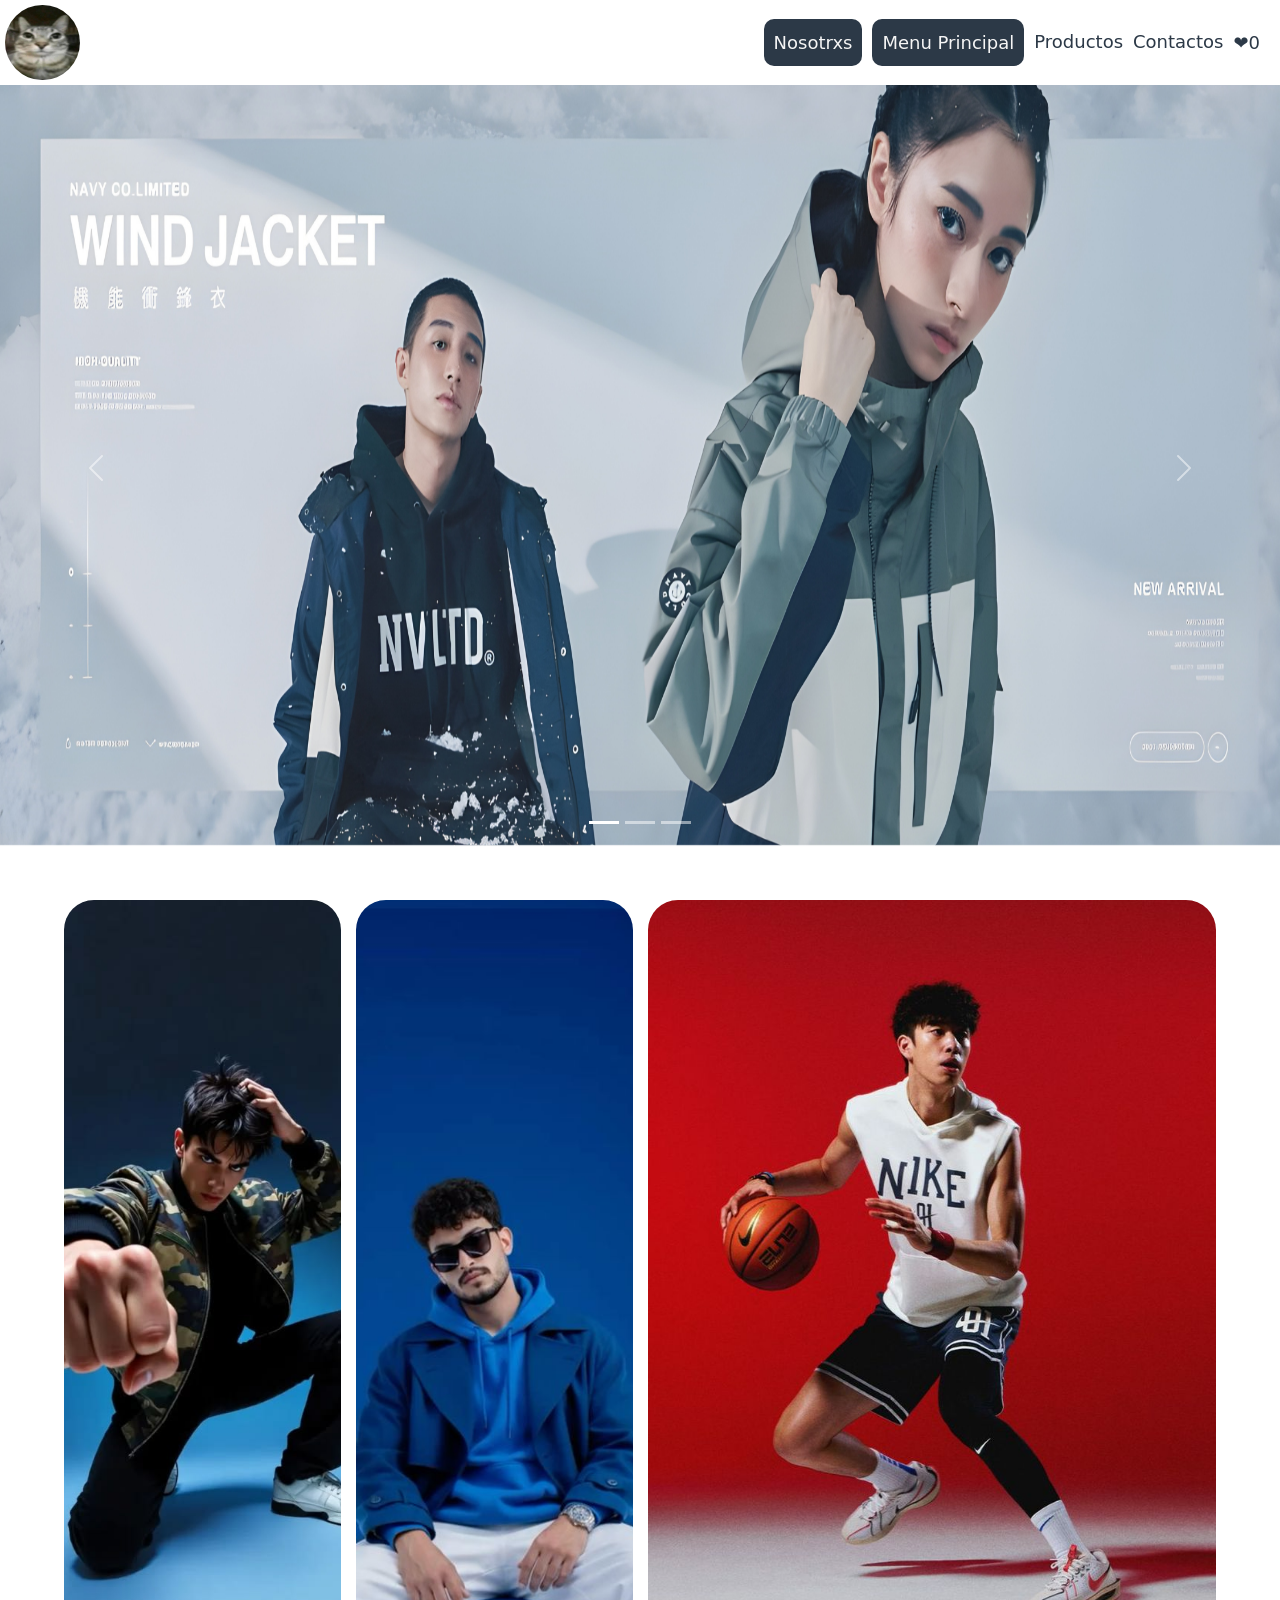
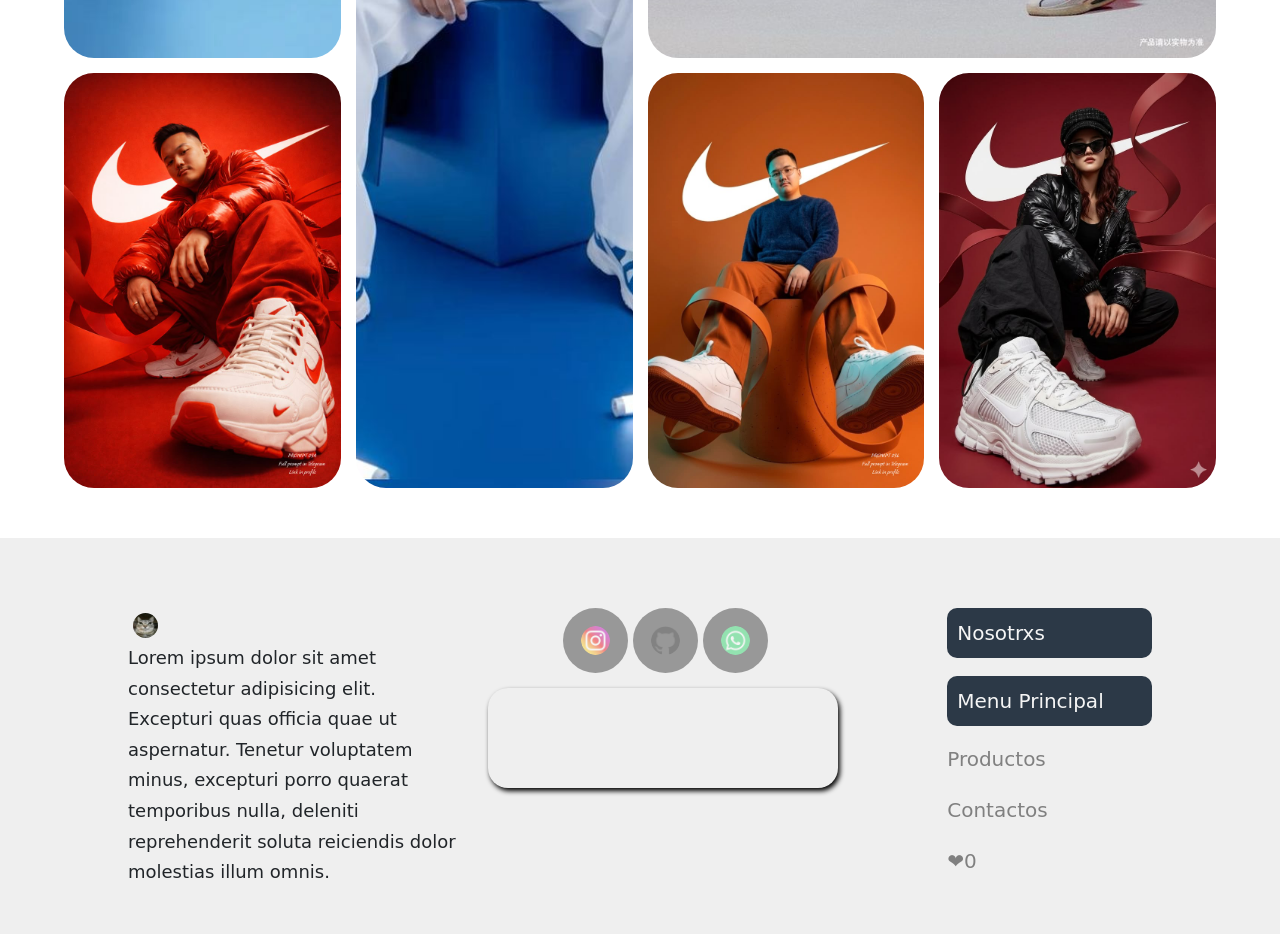
==== pages/Galeria.html @ ad159a69 "ActualizaciónImportante👍" ====
<!DOCTYPE html>
<html lang="en">

<head>
    <meta charset="UTF-8">
    <meta name="viewport" content="width=device-width, initial-scale=1.0">
    <title>Urban S.A</title>
    <!-- Anexamos la Hoja de Estilos -->
    <link rel="stylesheet" href="../css/style.css">
    <link href="https://cdn.jsdelivr.net/npm/bootstrap@5.3.8/dist/css/bootstrap.min.css" rel="stylesheet"
        integrity="sha384-sRIl4kxILFvY47J16cr9ZwB07vP4J8+LH7qKQnuqkuIAvNWLzeN8tE5YBujZqJLB" crossorigin="anonymous">
</head>

<body>

    <!-- header.encabezado>img+nav.menu>a*4 + Enter -->
    <header class="encabezado">
        <a href="../index.html">
            <img src="../src/Gatos/Gato_mirada.jpeg" alt="Logo" title="LogoTipo" style="border-radius: 100%; padding: 5px;">
        </a>
        <nav class="menu">
            <a href="Nosotros.html" class="btncontactos">Nosotrxs</a>
            <a href="../index.html" class="btncontactos">Menu Principal</a>
            <a href="" class="ayestaras">Productos</a>
            <a href="" class="ayestaras">Contactos</a>
            <a href="" class="favorito">❤️<span id="fav">0</span></a>
        </nav>
    </header>

    

    <!-- Carousel de Bootstrap -->
    <div class="intermedio">
        <div id="carouselExampleIndicators" class="carousel slide">
            <div class="carousel-indicators">
                <button type="button" data-bs-target="#carouselExampleIndicators" data-bs-slide-to="0" class="active"
                    aria-current="true" aria-label="Slide 1"></button>
                <button type="button" data-bs-target="#carouselExampleIndicators" data-bs-slide-to="1"
                    aria-label="Slide 2"></button>
                <button type="button" data-bs-target="#carouselExampleIndicators" data-bs-slide-to="2"
                    aria-label="Slide 3"></button>
            </div>
            <div class="carousel-inner">
                <div class="carousel-item active">
                    <img src="../src/Intermedio/b.png" class="d-block w-100" alt="...">
                </div>
                <div class="carousel-item">
                    <img src="../src/Intermedio/b.png" class="d-block w-100" alt="...">
                </div>
                <div class="carousel-item">
                    <img src="../src/Intermedio/c.png" class="d-block w-100" alt="...">
                </div>
            </div>
            <button class="carousel-control-prev" type="button" data-bs-target="#carouselExampleIndicators"
                data-bs-slide="prev">
                <span class="carousel-control-prev-icon" aria-hidden="true"></span>
                <span class="visually-hidden">Previous</span>
            </button>
            <button class="carousel-control-next" type="button" data-bs-target="#carouselExampleIndicators"
                data-bs-slide="next">
                <span class="carousel-control-next-icon" aria-hidden="true"></span>
                <span class="visually-hidden">Next</span>
            </button>
        </div>
    </div>

    <main class="cuerpo">

       <section class="galeria">
            <div class="img1">
                <img src="../src/Galeria/1.jpg" alt="">
            </div>
            <div class="img2">
                <img src="../src/Galeria/2.jpg" alt="">
            </div>
            <div class="img3">
                <img src="../src/Galeria/3.jpg" alt="">
            </div>
            <div class="img4">
                <img src="../src/Galeria/4.jpg" alt="">
            </div>
            <div class="img5">
                <img src="../src/Galeria/5.jpg" alt="">
            </div>
            <div class="img6">
                <img src="../src/Galeria/6.jpg" alt="">
            </div>
       </section>

    </main>

    <footer>
        <div class="info">
            <img src="../src/Gatos/Gato_mirada.jpeg" alt="Logo" title="LogoTipo" style="border-radius: 100%; padding: 5px;">
            <p>Lorem ipsum dolor sit amet consectetur adipisicing elit. Excepturi quas officia quae ut aspernatur.
                Tenetur voluptatem minus, excepturi porro quaerat temporibus nulla, deleniti reprehenderit soluta
                reiciendis dolor molestias illum omnis.</p>
        </div>
        <div class="redes">
            <div>
                <img src="../src/srcExtra/Instagram.png" alt="IG">
                <img src="../src/srcExtra/github.png" alt="Github">
                <img src="../src/srcExtra/Whatsapp.png" alt="Whatsapp">
            </div>
            <div>
                <iframe src="https://www.google.com/maps/embed?pb=!1m18!1m12!1m3!1d3274.6282444920153!2d-58.46701818888922!3d-34.84043837275716!2m3!1f0!2f0!3f0!3m2!1i1024!2i768!4f13.1!3m3!1m2!1s0x95bcd6aaca975e65%3A0x7e7f33de3d236b75!2sG%C3%BCemes%202051%2C%20B1842%20Monte%20Grande%2C%20Provincia%20de%20Buenos%20Aires!5e0!3m2!1ses-419!2sar!4v1777413991594!5m2!1ses-419!2sar" width="600" height="450" style="border:0;" allowfullscreen="" loading="lazy" referrerpolicy="no-referrer-when-downgrade"></iframe>
            </div>
        </div>
        <div class="nav">
            <a href="Nosotros.html" class="btncontactos">Nosotrxs</a>
            <a href="../index.html" class="btncontactos">Menu Principal</a>
            <a href="" class="ayestaras">Productos</a>
            <a href="" class="ayestaras">Contactos</a>
            <a href="" class="favorito">❤️<span id="fav">0</span></a>
        </div>
    </footer>


    <script type="module" src="Scripts/main.js"></script>

    <script src="https://cdn.jsdelivr.net/npm/bootstrap@5.3.8/dist/js/bootstrap.bundle.min.js"
        integrity="sha384-FKyoEForCGlyvwx9Hj09JcYn3nv7wiPVlz7YYwJrWVcXK/BmnVDxM+D2scQbITxI"
        crossorigin="anonymous"></script>
</body>

</html>
---- css/style.css ----
* {
    /* Quitamos los márgenes y rellenos predeterminados */
    margin: 0;
    padding: 0;
    box-sizing: border-box;
}

.encabezado {
    /* Altura */
    height: 85px;
    /* background: blue; */
    /* Flex para ubicar los elementos */
    display: flex;
    /* Sirve para distribuir el espacio entre los elementos */
    justify-content: space-between;
}

.encabezado a img {
    /* Transición para el efecto de hover */
    height: 85px;
    transition: 0.5s ease-in-out;
}

.encabezado img:hover {
    /* Sombra ----------> derecho, abajo, profundiad , color */
    filter: drop-shadow(1px 1px 1px #0d6efd);
    /* Transformación de escala de imagen  */
    transform: scale(0.9);
}

.menu {
    display: flex;
    /* Alineación vertical */
    align-items: center;
    /* Margen derecho */
    margin-right: 10px;
}

.menu a {
    margin-right: 10px;
    /* Quitamos la decoración del texto */
    text-decoration: none;
    /* Tamaño de fuente */
    font-size: 18px;
    /* Color del texto */
    color: #2C3947;
}

.btncontactos {
    /* Color de fondo */
    background: #2C3947;
    padding: 10px;
    /* Radio de borde */
    border-radius: 10px;
    color: whitesmoke !important;
    transition: 0.4s ease-in-out;
}

.btncontactos:hover {
    transform: rotate(7deg);
    background-color: #0d6efd;
}

.ayestaras {
    padding-bottom: 3px;
}

.ayestaras:hover {
    border-bottom: 5px solid;
    border-image: linear-gradient(to right, #2C3947, #0d6efd)1;
}

.carousel-inner img {
    height: 85vh;
}

.contenedor {
    width: 100%;
    padding: 40px;
    display: flex;
    /* Distribución de los elementos en múltiples filas */
    flex-wrap: wrap;
    justify-content: center;
    /* Espacio entre los elementos */
    gap: 25px;
    background: #f5f5f5;
}

.Tarjetas {
    width: 300px;
    background: white;
    border-radius: 18px;
    padding: 20px;
    box-shadow: 0px 8px 20px rgba(0, 0, 0, 0.12);
    transition: 0.3s ease-in-out;
    /* Ocultar el contenido que excede el contenedor */
    overflow: hidden;
}

.Tarjetas:hover {
    transform: translateY(-8px);
    background-color: #222;
    box-shadow: 0px 12px 25px rgba(0, 0, 0, 0.18);
}

.Tarjetas:hover h1, .Tarjetas:hover h2, .Tarjetas:hover p {
    color: #0d6efd;
}

.Tarjetas img {
    width: 100%;
    height: 220px;
    object-fit: cover;
    border-radius: 12px;
    margin-bottom: 15px;
}

.Tarjetas h1 {
    font-size: 24px;
    color: #222;
    /* Margen inferior */
    margin-bottom: 10px;
}

.Tarjetas h2 {
    font-size: 22px;
    color: green;
    margin-bottom: 10px;
}

.Tarjetas p {
    font-size: 16px;
    color: #555;
    margin-bottom: 10px;
}

.Tarjetas h3 {
    width: 118px;
    background: #0d6efd;
    color: white;
    padding: 8px 15px;
    border-radius: 30px;
    font-size: 15px;
    margin-top: 10px;
}

.contenedor_form {
    margin: 50px auto;
    text-align: center;
    width: 450px;
    height: 100px;
    box-shadow: 2px 5px 5px black;
    padding: 25px;
    border-radius: 20px;
}

.contenedor_form input {
    margin: 0px 15px;
    border-radius: 10px;
    height: 40px;
}

.contenedor_form button {
    height: 40px;
    width: 90px;
    border-radius: 15px;
    background-color: #2C3947;
    color: whitesmoke;
    transition: 0.5s ease-in-out;
}

.contenedor_form button:hover {
    background: linear-gradient(to right, #2C3947, #0d6efd);
    transform: scale(1.1);
    box-shadow: 1px 1px 3px black;
}

footer {
    background: #efefef;
    padding: 70px 10% 30px;
    display: flex;
    justify-content: space-between;
    align-items: flex-start;
    flex-wrap: wrap;
    gap: 40px;
}



.info {
    width: 33%;
}

.nav {
    width: 20%;
    display: flex;
    flex-direction: column;
}

.redes {
    width: 28%;
    display: flex;
    flex-direction: column;
}

.redes iframe {
    width: 350px;
    height: 100px;
    border-radius: 20px;
    margin-left: -75px;
    margin-top: 15px;
    box-shadow: 2px 3px 5px black;

}

.info img {
    width: 35px;
    vertical-align: middle;
}

.info h2 {
    display: inline-block;
    margin-left: 10px;
    font-size: 38px;
    color: #d48a2f;
    margin-bottom: 25px;
}

.info p {
    font-size: 18px;
    line-height: 1.7;
    max-width: 470px;
}

.nav h1 {
    font-size: 42px;
    margin-bottom: 25px;
}

.nav a {
    display: block;
    margin-bottom: 18px;
    text-decoration: none;
    color: gray;
    font-size: 20px;
}

.redes h1 {
    font-size: 42px;
    margin-bottom: 20px;
}

.redes .iconos {
    display: flex;
    gap: 18px;
}

.redes img {
    width: 65px;
    height: 65px;
    padding: 18px;
    border-radius: 50%;
    background: #2f2f2f;
    object-fit: contain;
    opacity: 0.45;
    transition: 0.4s ease;
    cursor: pointer;
}

.redes img:hover {
    opacity: 1;
    background: #156ef5;
    transform: translateY(-6px) scale(1.08);
}


.btnfav {
    border: none;
    background: transparent;
    transition: all 0.5s ease-in-out;
}

.btnfav:hover {
    transform: scale(1.1);
    filter: drop-shadow(1px 1px 2px red);
}

@media (max-width:750px) {
    .encabezado {
        display: flex;
        flex-direction: column;
        height: auto;
        align-items: center;
    }

    .encabezado img {
        width: 150px;
        height: 150px;
        margin: 5px auto;
    }

    .menu {
        display: flex;
        flex-direction: column;
        margin: 10px auto;
    }

    .menu a {
        gap: 10px;
        margin: 8px auto;
        font-size: 20px;
    }

    footer {
        display: flex;
        flex-direction: column;
        align-items: center;
    }

    .info p {
        font-size: 18px;
        line-height: 35px;
    }
}

/* --- Sector de Galeria --- */
.img1 {
    grid-area: img1;
}

.img2 {
    grid-area: img2;
}

.img3 {
    grid-area: img3;
}

.img4 {
    grid-area: img4;
}

.img5 {
    grid-area: img5;
}

.img6 {
    grid-area: img6;
}

.galeria {
    width: 100%;
    height: 100%;
    margin: 50px auto;
    display: grid;
    grid-template-areas:
        "img1 img2 img3 img3"
        "img5 img2 img4 img6"
        "img5 img2 img4 img6";

    grid-template-columns: repeat(4, 1fr);
    grid-auto-rows: repeat(3, 250px);
    gap: 15px;
    padding: 0 5%;
}

.galeria img {
    width: 100%;
    height: 100%;
    object-fit: cover;
    display: block;
    transition: 1s ease-in-out;
    border-radius: 30px;
}

/* EFECTO HOVER */
.galeria img:hover {
    transform: scale(0.9);
    box-shadow: 0 18px 40px rgba(0, 0, 0, 0.3);
}

/* ---> Sector Nosotros <--- */
.contendor_nosotros {
    display: flex;
    justify-content: space-between;
    width: 100%;
    height: 100%;
    margin: 20px auto;
    padding: 5%;
}

.img_nosotros {
    position: relative;
    width: 100%;
    height: 450px;
    display: block;
    max-width: 600px;
    margin-left: auto;
    margin-right: auto;
    margin-bottom: 65px;
    padding: 0 3%;
}

.img_nosotros img {
    width: 100%;
    height: 100%;
    border-radius: 50%;
    margin: 50px auto;
    /* no */
    /* overflow: hidden;
    position: absolute;
    display: block; */
}

.img1_nosotros {
    width: 400px;
    height: 400px;
    margin-left: 180px;
    margin-top: 5px;
}

.img2_nosotros {
    width: 200px;
    height: 200px;
    margin-left: 2px;
    margin-top: -450px;
}

.img3_nosotros {
    width: 200px;
    height: 200px;
    margin-left: -100px;
    margin-top: 20px;
}

.img4_nosotros {
    width: 200px;
    height: 200px;
    margin-left: 80px;
    margin-top: -30px;

}

.info_nosotros{
    display: flex;
    flex-direction: column;
    width: 40%;
    padding: 10px;
}

.info_nosotros h1{
    color: #2C3947;
    font-family: 35px;
    text-align: center;
}

.info_nosotros p{
    line-height: 40px;
    font-size: 20px;
    color: #2C3947;
}

.signos{
    display: flex;
    max-width: 400px;
    justify-content: space-between;
    
}

.signos img{
    width: 100%;
    border-radius: 50%;
    object-fit: cover;
}
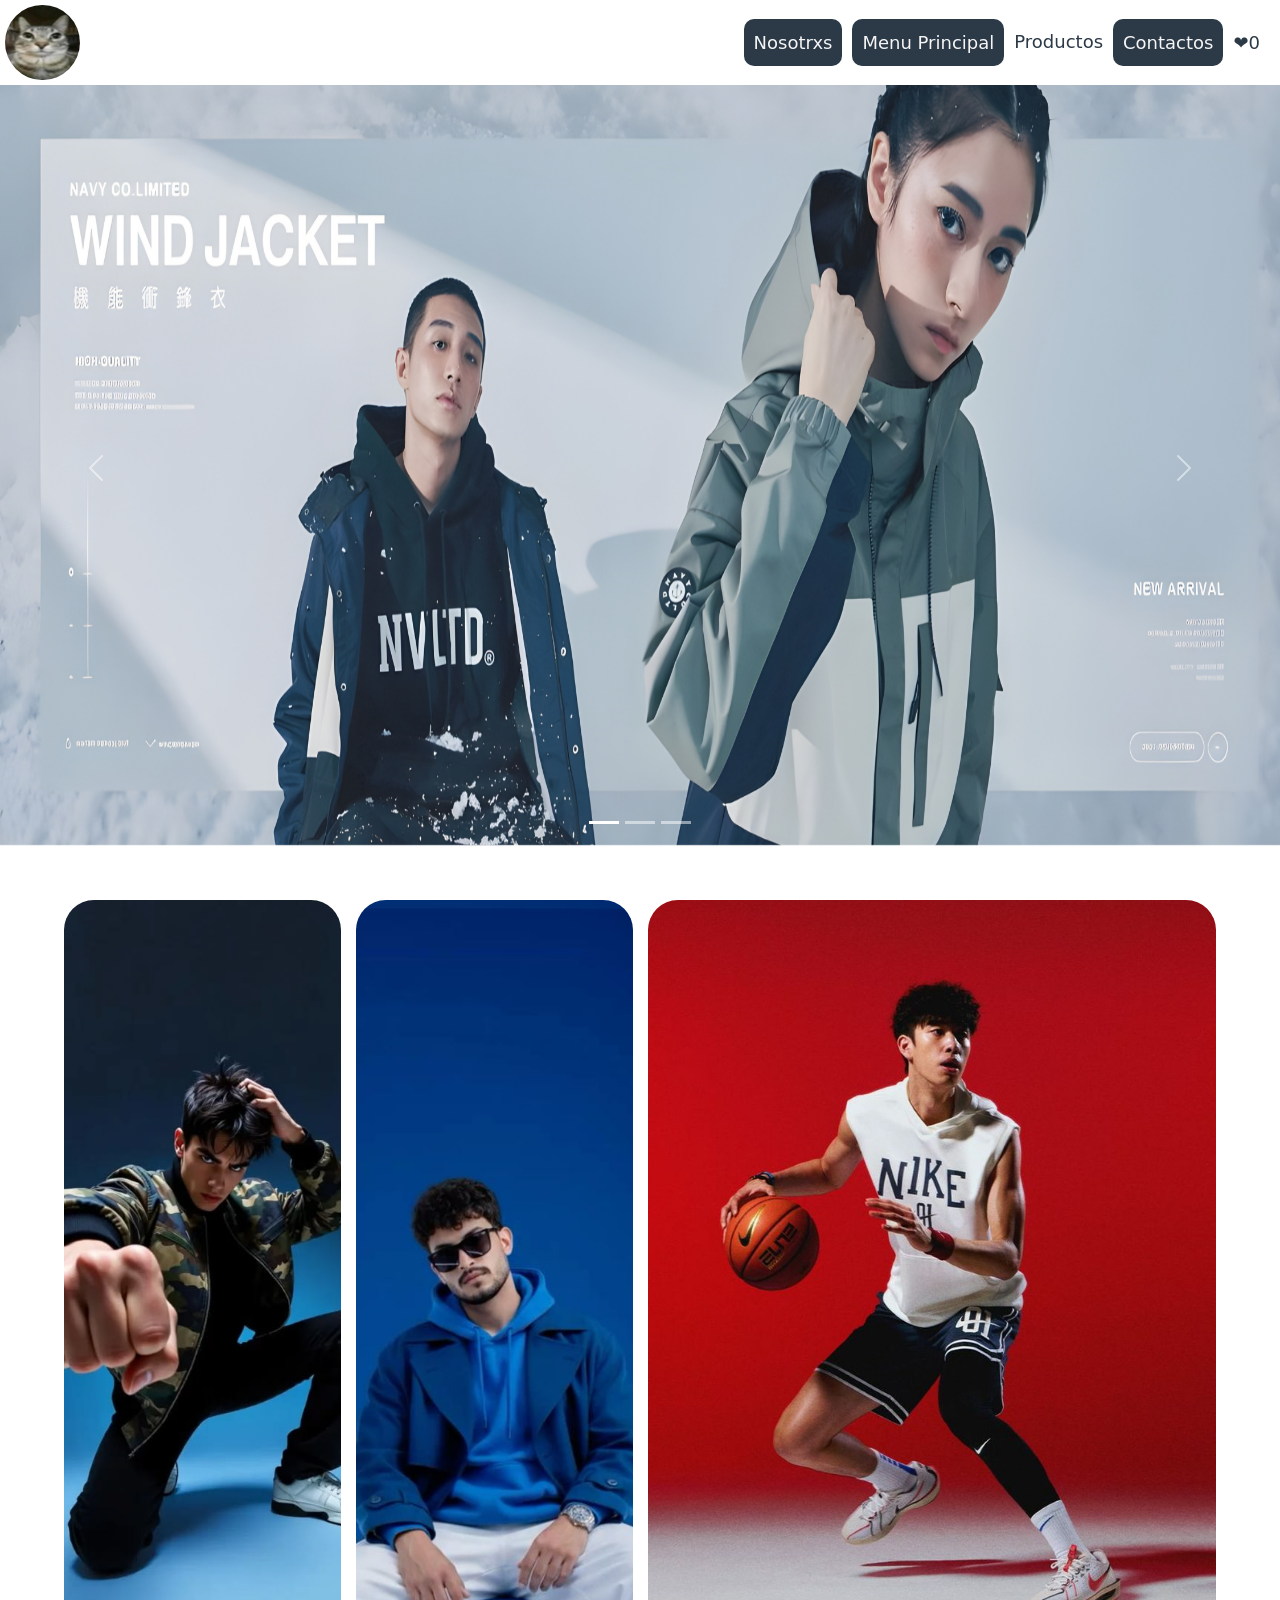
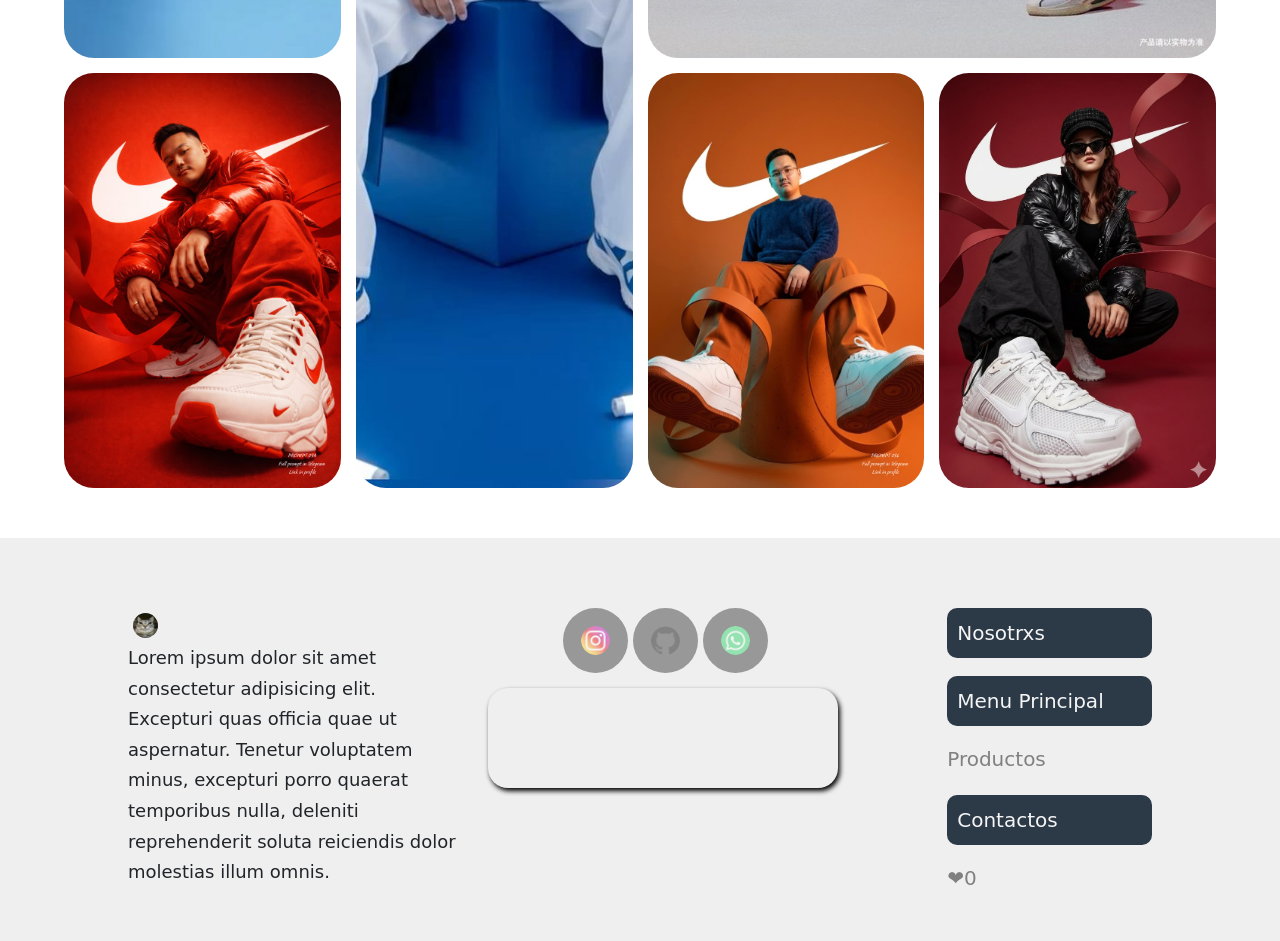
==== commit 9b9e56c8: "GareisMeQuieroMatarComiUnaBananaInfectadaConUnHongo" ====
--- a/pages/Galeria.html
+++ b/pages/Galeria.html
@@ -22,7 +22,7 @@
             <a href="Nosotros.html" class="btncontactos">Nosotrxs</a>
             <a href="../index.html" class="btncontactos">Menu Principal</a>
             <a href="" class="ayestaras">Productos</a>
-            <a href="" class="ayestaras">Contactos</a>
+            <a href="Contactos.html" class="btncontactos">Contactos</a>
             <a href="" class="favorito">❤️<span id="fav">0</span></a>
         </nav>
     </header>
@@ -110,7 +110,7 @@
             <a href="Nosotros.html" class="btncontactos">Nosotrxs</a>
             <a href="../index.html" class="btncontactos">Menu Principal</a>
             <a href="" class="ayestaras">Productos</a>
-            <a href="" class="ayestaras">Contactos</a>
+            <a href="Contactos.html" class="btncontactos">Contactos</a>
             <a href="" class="favorito">❤️<span id="fav">0</span></a>
         </div>
     </footer>
--- a/css/style.css
+++ b/css/style.css
@@ -471,4 +471,62 @@
     width: 100%;
     border-radius: 50%;
     object-fit: cover;
+}
+
+.iconos {
+    display: flex;
+    justify-content: center;
+    margin: 20px auto;
+    gap: 0px 15px;
+}
+
+.iconos img {
+    height: 85px;
+    width: 85px;
+    object-fit: cover;
+    transition: all 0.6s ease-in-out;
+}
+
+.iconos img:hover {
+    transform: scale(1.1);
+    filter: drop-shadow(2px 2px 20px black);
+}
+
+.contenedor_contactos {
+    width: 600px;
+    height: 600px;
+    border-radius: 10px;
+    padding: 20px;
+    margin: 50px auto;
+    display: flex;
+    justify-content: space-between;
+    box-shadow: 5px 5px 10px black;
+}
+
+.contenedor_contactos img {
+    border-radius: 20px 0px 0px 20px;
+    width: 50%;
+}
+
+form {
+    padding: 20px;
+    width: 50%;
+}
+
+form input {
+    font-size: 20px;
+    width: 98%;
+    border-radius: 5px;
+    margin: 10px 0;
+}
+
+form textarea {
+    font-size: 22px;
+    width: 98%;
+    border-radius: 5px;
+    height: 200px;
+}
+
+form button {
+    margin-top: 10px;
 }
